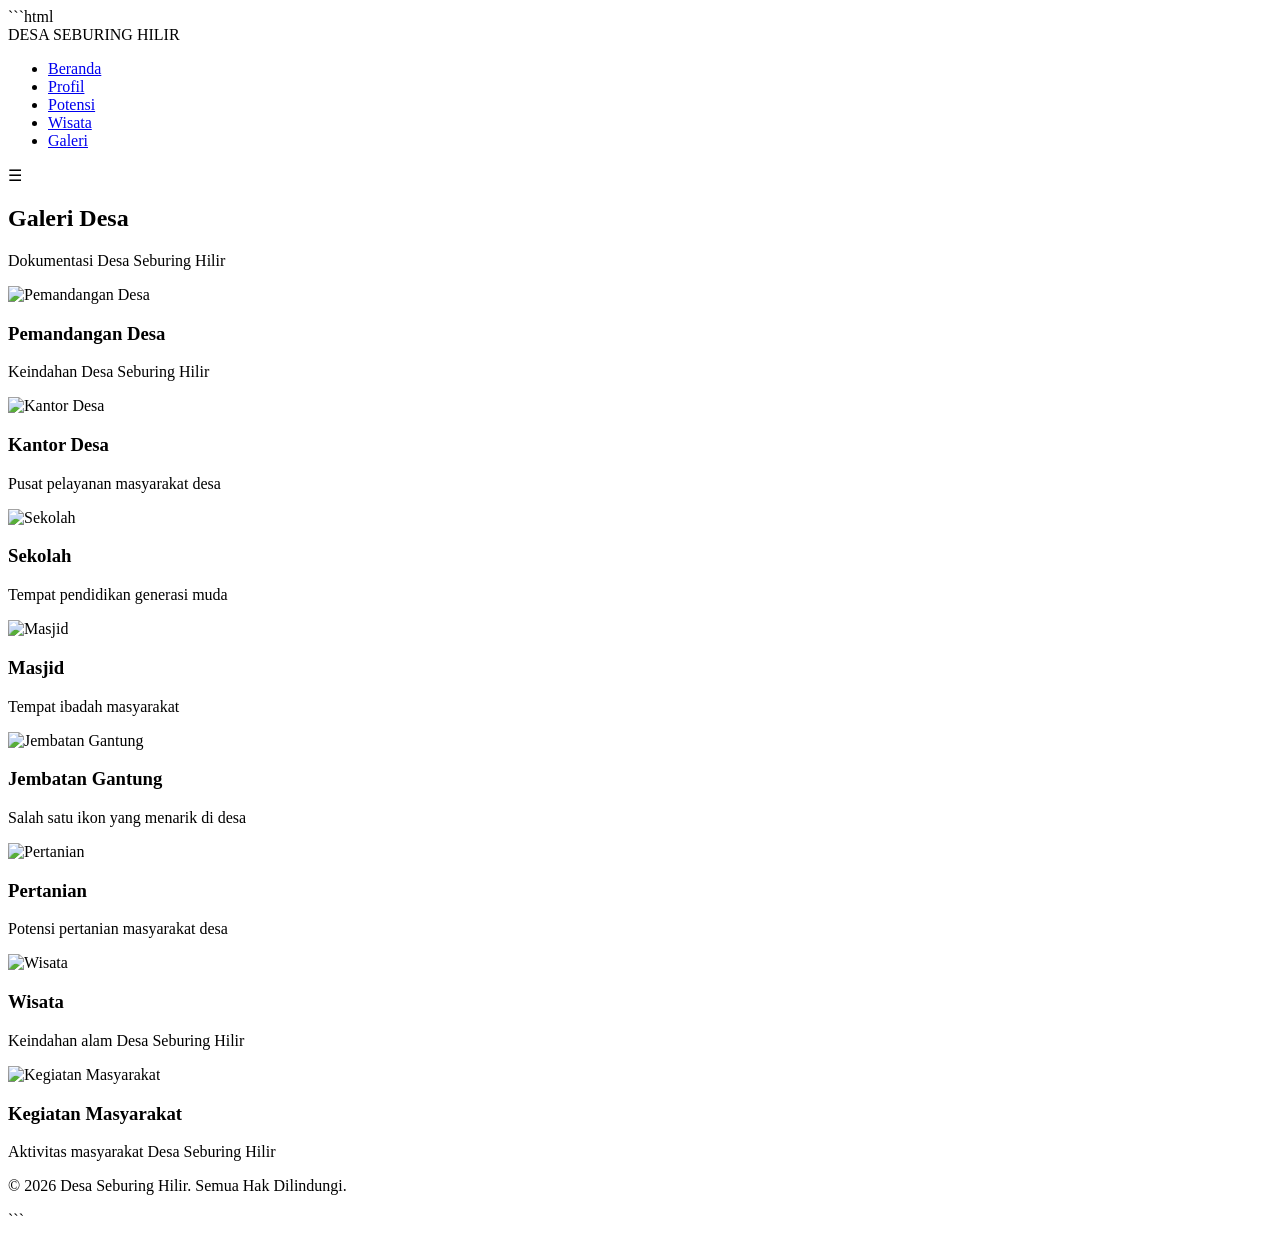
==== galeri.html @ a84a797d "Create galeri.html" ====
```html
<!DOCTYPE html>
<html lang="id">
<head>
    <meta charset="UTF-8">
    <meta name="viewport" content="width=device-width, initial-scale=1.0">
    <title>Galeri - Desa Seburing Hilir</title>
    <link rel="stylesheet" href="style.css">
</head>

<body>

<header>
    <nav class="navbar">
        <div class="logo">DESA SEBURING HILIR</div>

        <ul class="nav-menu">
            <li><a href="index.html">Beranda</a></li>
            <li><a href="profil.html">Profil</a></li>
            <li><a href="potensi.html">Potensi</a></li>
            <li><a href="wisata.html">Wisata</a></li>
            <li><a href="galeri.html" class="active">Galeri</a></li>
        </ul>

        <div class="menu-toggle">☰</div>
    </nav>
</header>

<section class="page-header">
    <h1>Galeri Desa</h1>
    <p>Dokumentasi Desa Seburing Hilir</p>
</section>

<section class="gallery">

    <div class="gallery-item">
        <img src="img/desa.jpg" alt="Pemandangan Desa">
        <div class="gallery-caption">
            <h3>Pemandangan Desa</h3>
            <p>Keindahan Desa Seburing Hilir</p>
        </div>
    </div>

    <div class="gallery-item">
        <img src="img/kantor-desa.jpg" alt="Kantor Desa">
        <div class="gallery-caption">
            <h3>Kantor Desa</h3>
            <p>Pusat pelayanan masyarakat desa</p>
        </div>
    </div>

    <div class="gallery-item">
        <img src="img/sekolah.jpg" alt="Sekolah">
        <div class="gallery-caption">
            <h3>Sekolah</h3>
            <p>Tempat pendidikan generasi muda</p>
        </div>
    </div>

    <div class="gallery-item">
        <img src="img/mesjid.jpg" alt="Masjid">
        <div class="gallery-caption">
            <h3>Masjid</h3>
            <p>Tempat ibadah masyarakat</p>
        </div>
    </div>

    <div class="gallery-item">
        <img src="img/jembatan-gantung.jpg" alt="Jembatan Gantung">
        <div class="gallery-caption">
            <h3>Jembatan Gantung</h3>
            <p>Salah satu ikon yang menarik di desa</p>
        </div>
    </div>

    <div class="gallery-item">
        <img src="img/pertanian.jpg" alt="Pertanian">
        <div class="gallery-caption">
            <h3>Pertanian</h3>
            <p>Potensi pertanian masyarakat desa</p>
        </div>
    </div>

    <div class="gallery-item">
        <img src="img/wisata.jpg" alt="Wisata">
        <div class="gallery-caption">
            <h3>Wisata</h3>
            <p>Keindahan alam Desa Seburing Hilir</p>
        </div>
    </div>

    <div class="gallery-item">
        <img src="img/kegiatan.jpg" alt="Kegiatan Masyarakat">
        <div class="gallery-caption">
            <h3>Kegiatan Masyarakat</h3>
            <p>Aktivitas masyarakat Desa Seburing Hilir</p>
        </div>
    </div>

</section>

<footer>
    <p>© 2026 Desa Seburing Hilir. Semua Hak Dilindungi.</p>
</footer>

<script src="script.js"></script>
</body>
</html>
```
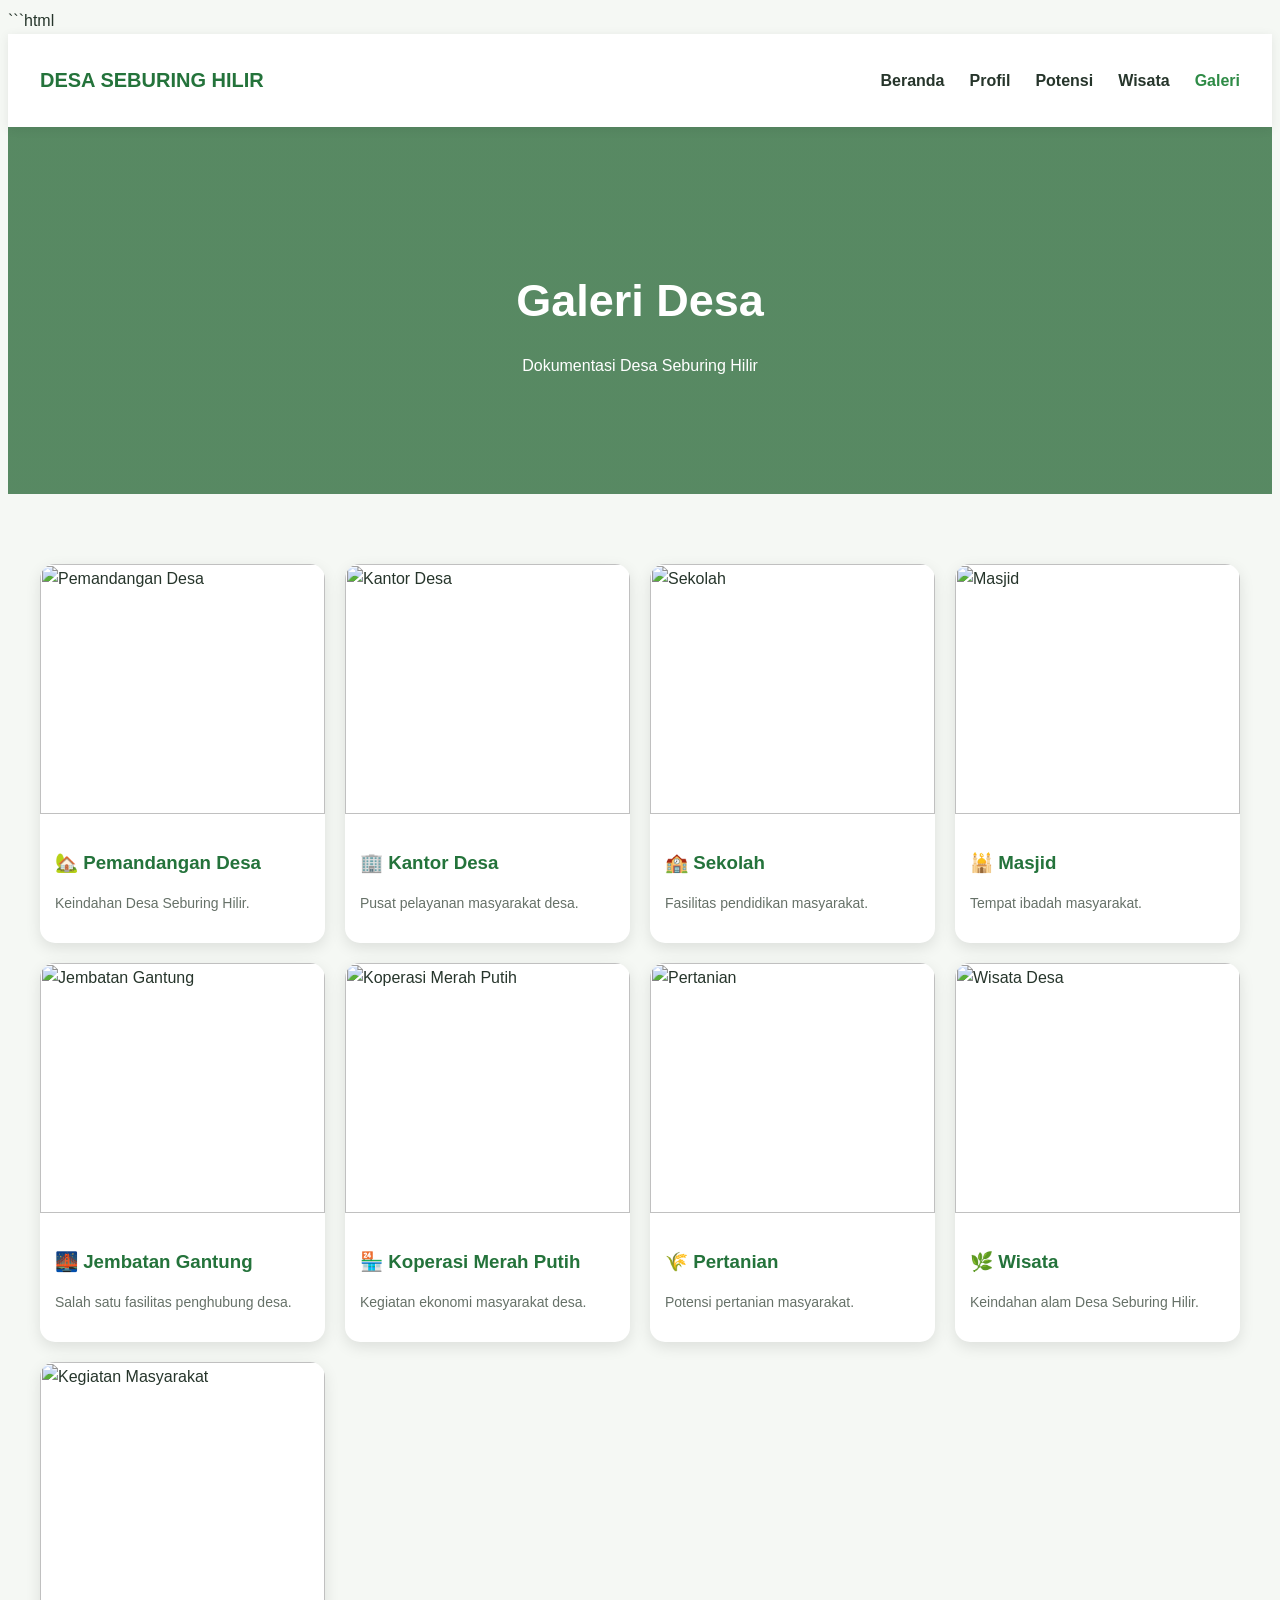
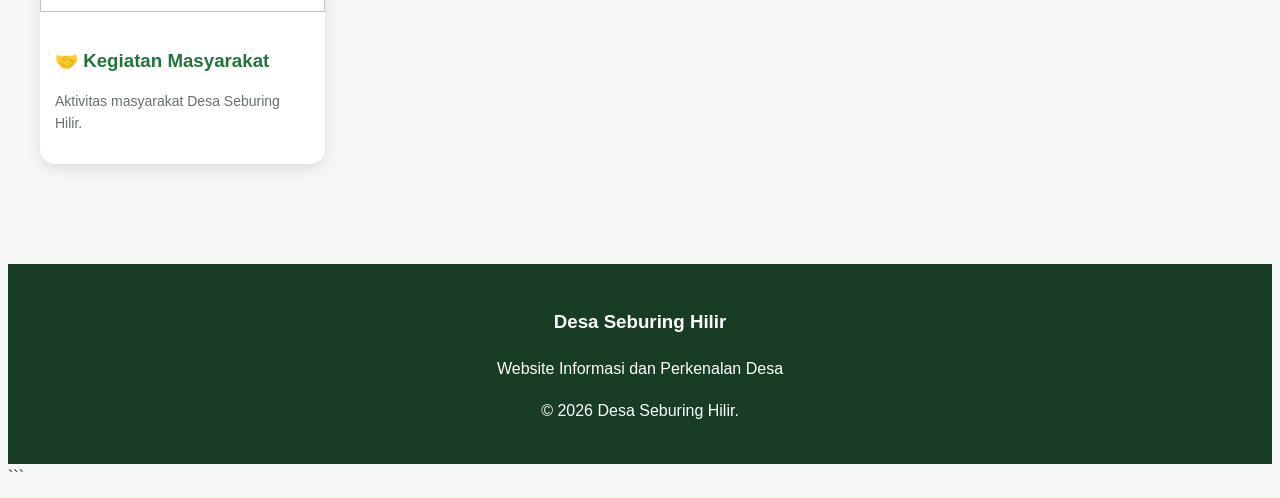
==== commit 64603df4: "Update galeri.html" ====
--- a/galeri.html
+++ b/galeri.html
@@ -1,109 +1,350 @@
 ```html
 <!DOCTYPE html>
 <html lang="id">
+
 <head>
+
     <meta charset="UTF-8">
-    <meta name="viewport" content="width=device-width, initial-scale=1.0">
-    <title>Galeri - Desa Seburing Hilir</title>
+
+    <meta
+        name="viewport"
+        content="width=device-width, initial-scale=1.0"
+    >
+
+    <title>
+        Galeri - Desa Seburing Hilir
+    </title>
+
     <link rel="stylesheet" href="style.css">
+
 </head>
 
+
 <body>
 
+
 <header>
+
     <nav class="navbar">
-        <div class="logo">DESA SEBURING HILIR</div>
+
+        <div class="logo">
+            DESA SEBURING HILIR
+        </div>
+
 
         <ul class="nav-menu">
-            <li><a href="index.html">Beranda</a></li>
-            <li><a href="profil.html">Profil</a></li>
-            <li><a href="potensi.html">Potensi</a></li>
-            <li><a href="wisata.html">Wisata</a></li>
-            <li><a href="galeri.html" class="active">Galeri</a></li>
+
+            <li>
+                <a href="index.html">
+                    Beranda
+                </a>
+            </li>
+
+            <li>
+                <a href="profil.html">
+                    Profil
+                </a>
+            </li>
+
+            <li>
+                <a href="potensi.html">
+                    Potensi
+                </a>
+            </li>
+
+            <li>
+                <a href="wisata.html">
+                    Wisata
+                </a>
+            </li>
+
+            <li>
+                <a href="galeri.html" class="active">
+                    Galeri
+                </a>
+            </li>
+
         </ul>
 
-        <div class="menu-toggle">☰</div>
+
+        <div class="menu-toggle">
+            ☰
+        </div>
+
     </nav>
+
 </header>
 
+
+
 <section class="page-header">
-    <h1>Galeri Desa</h1>
-    <p>Dokumentasi Desa Seburing Hilir</p>
+
+    <h1>
+        Galeri Desa
+    </h1>
+
+    <p>
+        Dokumentasi Desa Seburing Hilir
+    </p>
+
 </section>
 
+
+
 <section class="gallery">
 
-    <div class="gallery-item">
-        <img src="img/desa.jpg" alt="Pemandangan Desa">
-        <div class="gallery-caption">
-            <h3>Pemandangan Desa</h3>
-            <p>Keindahan Desa Seburing Hilir</p>
-        </div>
-    </div>
-
-    <div class="gallery-item">
-        <img src="img/kantor-desa.jpg" alt="Kantor Desa">
-        <div class="gallery-caption">
-            <h3>Kantor Desa</h3>
-            <p>Pusat pelayanan masyarakat desa</p>
-        </div>
-    </div>
-
-    <div class="gallery-item">
-        <img src="img/sekolah.jpg" alt="Sekolah">
-        <div class="gallery-caption">
-            <h3>Sekolah</h3>
-            <p>Tempat pendidikan generasi muda</p>
-        </div>
-    </div>
-
-    <div class="gallery-item">
-        <img src="img/mesjid.jpg" alt="Masjid">
-        <div class="gallery-caption">
-            <h3>Masjid</h3>
-            <p>Tempat ibadah masyarakat</p>
-        </div>
-    </div>
-
-    <div class="gallery-item">
-        <img src="img/jembatan-gantung.jpg" alt="Jembatan Gantung">
-        <div class="gallery-caption">
-            <h3>Jembatan Gantung</h3>
-            <p>Salah satu ikon yang menarik di desa</p>
-        </div>
-    </div>
-
-    <div class="gallery-item">
-        <img src="img/pertanian.jpg" alt="Pertanian">
-        <div class="gallery-caption">
-            <h3>Pertanian</h3>
-            <p>Potensi pertanian masyarakat desa</p>
-        </div>
-    </div>
-
-    <div class="gallery-item">
-        <img src="img/wisata.jpg" alt="Wisata">
-        <div class="gallery-caption">
-            <h3>Wisata</h3>
-            <p>Keindahan alam Desa Seburing Hilir</p>
-        </div>
-    </div>
-
-    <div class="gallery-item">
-        <img src="img/kegiatan.jpg" alt="Kegiatan Masyarakat">
-        <div class="gallery-caption">
-            <h3>Kegiatan Masyarakat</h3>
-            <p>Aktivitas masyarakat Desa Seburing Hilir</p>
-        </div>
-    </div>
+
+    <!-- DESA -->
+
+    <div class="gallery-item">
+
+        <img
+            src="img/desa.jpg"
+            alt="Pemandangan Desa"
+        >
+
+        <div class="gallery-caption">
+
+            <h3>
+                🏡 Pemandangan Desa
+            </h3>
+
+            <p>
+                Keindahan Desa Seburing Hilir.
+            </p>
+
+        </div>
+
+    </div>
+
+
+
+    <!-- KANTOR -->
+
+    <div class="gallery-item">
+
+        <img
+            src="img/kantor-desa.jpg"
+            alt="Kantor Desa"
+        >
+
+        <div class="gallery-caption">
+
+            <h3>
+                🏢 Kantor Desa
+            </h3>
+
+            <p>
+                Pusat pelayanan masyarakat desa.
+            </p>
+
+        </div>
+
+    </div>
+
+
+
+    <!-- SEKOLAH -->
+
+    <div class="gallery-item">
+
+        <img
+            src="img/sekolah.jpg"
+            alt="Sekolah"
+        >
+
+        <div class="gallery-caption">
+
+            <h3>
+                🏫 Sekolah
+            </h3>
+
+            <p>
+                Fasilitas pendidikan masyarakat.
+            </p>
+
+        </div>
+
+    </div>
+
+
+
+    <!-- MASJID -->
+
+    <div class="gallery-item">
+
+        <img
+            src="img/mesjid.jpg"
+            alt="Masjid"
+        >
+
+        <div class="gallery-caption">
+
+            <h3>
+                🕌 Masjid
+            </h3>
+
+            <p>
+                Tempat ibadah masyarakat.
+            </p>
+
+        </div>
+
+    </div>
+
+
+
+    <!-- JEMBATAN -->
+
+    <div class="gallery-item">
+
+        <img
+            src="img/jembatan-gantung.jpg"
+            alt="Jembatan Gantung"
+        >
+
+        <div class="gallery-caption">
+
+            <h3>
+                🌉 Jembatan Gantung
+            </h3>
+
+            <p>
+                Salah satu fasilitas penghubung desa.
+            </p>
+
+        </div>
+
+    </div>
+
+
+
+    <!-- KOPERASI -->
+
+    <div class="gallery-item">
+
+        <img
+            src="img/koperasi-merah-putih.jpg"
+            alt="Koperasi Merah Putih"
+        >
+
+        <div class="gallery-caption">
+
+            <h3>
+                🏪 Koperasi Merah Putih
+            </h3>
+
+            <p>
+                Kegiatan ekonomi masyarakat desa.
+            </p>
+
+        </div>
+
+    </div>
+
+
+
+    <!-- PERTANIAN -->
+
+    <div class="gallery-item">
+
+        <img
+            src="img/pertanian.jpg"
+            alt="Pertanian"
+        >
+
+        <div class="gallery-caption">
+
+            <h3>
+                🌾 Pertanian
+            </h3>
+
+            <p>
+                Potensi pertanian masyarakat.
+            </p>
+
+        </div>
+
+    </div>
+
+
+
+    <!-- WISATA -->
+
+    <div class="gallery-item">
+
+        <img
+            src="img/wisata.jpg"
+            alt="Wisata Desa"
+        >
+
+        <div class="gallery-caption">
+
+            <h3>
+                🌿 Wisata
+            </h3>
+
+            <p>
+                Keindahan alam Desa Seburing Hilir.
+            </p>
+
+        </div>
+
+    </div>
+
+
+
+    <!-- KEGIATAN -->
+
+    <div class="gallery-item">
+
+        <img
+            src="img/kegiatan.jpg"
+            alt="Kegiatan Masyarakat"
+        >
+
+        <div class="gallery-caption">
+
+            <h3>
+                🤝 Kegiatan Masyarakat
+            </h3>
+
+            <p>
+                Aktivitas masyarakat Desa Seburing Hilir.
+            </p>
+
+        </div>
+
+    </div>
+
 
 </section>
 
+
+
 <footer>
-    <p>© 2026 Desa Seburing Hilir. Semua Hak Dilindungi.</p>
+
+    <div class="footer-content">
+
+        <h3>
+            Desa Seburing Hilir
+        </h3>
+
+        <p>
+            Website Informasi dan Perkenalan Desa
+        </p>
+
+        <p class="copyright">
+            © 2026 Desa Seburing Hilir.
+        </p>
+
+    </div>
+
 </footer>
 
+
 <script src="script.js"></script>
+
 </body>
 </html>
 ```
--- a/style.css
+++ b/style.css
@@ -0,0 +1,414 @@
+```css
+/* =========================
+   RESET
+========================= */
+
+* {
+    margin: 0;
+    padding: 0;
+    box-sizing: border-box;
+}
+
+html {
+    scroll-behavior: smooth;
+}
+
+body {
+    font-family: Arial, sans-serif;
+    line-height: 1.6;
+    background: #f5f8f4;
+    color: #26352b;
+}
+
+/* =========================
+   NAVBAR
+========================= */
+
+header {
+    width: 100%;
+    background: #ffffff;
+    box-shadow: 0 2px 10px rgba(0,0,0,0.08);
+    position: sticky;
+    top: 0;
+    z-index: 1000;
+}
+
+.navbar {
+    max-width: 1200px;
+    margin: auto;
+    padding: 18px 25px;
+    display: flex;
+    align-items: center;
+    justify-content: space-between;
+}
+
+.logo {
+    font-size: 20px;
+    font-weight: bold;
+    color: #24733b;
+}
+
+.nav-menu {
+    display: flex;
+    list-style: none;
+    gap: 25px;
+}
+
+.nav-menu a {
+    text-decoration: none;
+    color: #26352b;
+    font-weight: 600;
+    transition: 0.3s;
+}
+
+.nav-menu a:hover,
+.nav-menu a.active {
+    color: #2e8b46;
+}
+
+.menu-toggle {
+    display: none;
+    font-size: 27px;
+    cursor: pointer;
+}
+
+/* =========================
+   HERO
+========================= */
+
+.hero {
+    min-height: 85vh;
+    background:
+        linear-gradient(rgba(0,0,0,0.45), rgba(0,0,0,0.45)),
+        url("img/desa.jpg") center/cover no-repeat;
+
+    display: flex;
+    align-items: center;
+    justify-content: center;
+    text-align: center;
+    color: white;
+    padding: 30px;
+}
+
+.hero-content {
+    max-width: 750px;
+}
+
+.hero-content p:first-child {
+    font-size: 18px;
+    letter-spacing: 3px;
+    margin-bottom: 10px;
+}
+
+.hero h1 {
+    font-size: 55px;
+    margin-bottom: 20px;
+}
+
+.hero p {
+    font-size: 18px;
+    margin-bottom: 30px;
+}
+
+/* =========================
+   BUTTON
+========================= */
+
+.btn {
+    display: inline-block;
+    padding: 13px 28px;
+    background: #2e8b46;
+    color: white;
+    text-decoration: none;
+    border-radius: 30px;
+    font-weight: bold;
+    transition: 0.3s;
+}
+
+.btn:hover {
+    background: #1f6833;
+    transform: translateY(-3px);
+}
+
+/* =========================
+   SECTION
+========================= */
+
+.about,
+.features {
+    max-width: 1200px;
+    margin: auto;
+    padding: 80px 25px;
+}
+
+.section-title {
+    text-align: center;
+    margin-bottom: 45px;
+}
+
+.section-title p {
+    color: #2e8b46;
+    font-weight: bold;
+    letter-spacing: 2px;
+}
+
+.section-title h2 {
+    font-size: 35px;
+    margin-top: 5px;
+}
+
+/* =========================
+   ABOUT
+========================= */
+
+.about-content {
+    display: grid;
+    grid-template-columns: 1fr 1fr;
+    gap: 50px;
+    align-items: center;
+}
+
+.about-image img {
+    width: 100%;
+    height: 380px;
+    object-fit: cover;
+    border-radius: 20px;
+    box-shadow: 0 10px 25px rgba(0,0,0,0.12);
+}
+
+.about-text h3 {
+    font-size: 30px;
+    margin-bottom: 15px;
+}
+
+.about-text p {
+    margin-bottom: 18px;
+    color: #5c685f;
+}
+
+/* =========================
+   CARDS
+========================= */
+
+.cards {
+    display: grid;
+    grid-template-columns: repeat(3, 1fr);
+    gap: 25px;
+}
+
+.card {
+    background: white;
+    border-radius: 18px;
+    overflow: hidden;
+    box-shadow: 0 8px 20px rgba(0,0,0,0.08);
+    transition: 0.3s;
+}
+
+.card:hover {
+    transform: translateY(-8px);
+}
+
+.card img {
+    width: 100%;
+    height: 230px;
+    object-fit: cover;
+}
+
+.card h3 {
+    padding: 20px 20px 8px;
+    font-size: 21px;
+}
+
+.card p {
+    padding: 0 20px 25px;
+    color: #667168;
+}
+
+/* =========================
+   PAGE HEADER
+========================= */
+
+.page-header {
+    background:
+        linear-gradient(rgba(35,100,50,0.75), rgba(35,100,50,0.75)),
+        url("img/desa.jpg") center/cover no-repeat;
+
+    color: white;
+    text-align: center;
+    padding: 100px 20px;
+}
+
+.page-header h1 {
+    font-size: 45px;
+    margin-bottom: 10px;
+}
+
+/* =========================
+   CONTENT
+========================= */
+
+.content-section {
+    max-width: 1000px;
+    margin: auto;
+    padding: 70px 25px;
+}
+
+.content-box {
+    background: white;
+    padding: 30px;
+    margin-bottom: 25px;
+    border-radius: 15px;
+    box-shadow: 0 5px 15px rgba(0,0,0,0.07);
+}
+
+.content-box h2 {
+    color: #24733b;
+    margin-bottom: 15px;
+}
+
+.content-box ul {
+    padding-left: 25px;
+}
+
+/* =========================
+   GALLERY
+========================= */
+
+.gallery {
+    max-width: 1200px;
+    margin: auto;
+    padding: 70px 25px;
+    display: grid;
+    grid-template-columns: repeat(4, 1fr);
+    gap: 20px;
+}
+
+.gallery-item {
+    position: relative;
+    overflow: hidden;
+    border-radius: 15px;
+    background: white;
+    box-shadow: 0 5px 15px rgba(0,0,0,0.1);
+}
+
+.gallery-item img {
+    width: 100%;
+    height: 250px;
+    object-fit: cover;
+    display: block;
+    transition: 0.4s;
+}
+
+.gallery-item:hover img {
+    transform: scale(1.08);
+}
+
+.gallery-caption {
+    padding: 15px;
+}
+
+.gallery-caption h3 {
+    color: #24733b;
+    margin-bottom: 5px;
+}
+
+.gallery-caption p {
+    color: #667168;
+    font-size: 14px;
+}
+
+/* =========================
+   FOOTER
+========================= */
+
+footer {
+    background: #183c24;
+    color: white;
+    text-align: center;
+    padding: 25px;
+    margin-top: 30px;
+}
+
+/* =========================
+   RESPONSIVE
+========================= */
+
+@media (max-width: 900px) {
+
+    .nav-menu {
+        gap: 15px;
+    }
+
+    .hero h1 {
+        font-size: 42px;
+    }
+
+    .cards {
+        grid-template-columns: repeat(2, 1fr);
+    }
+
+    .gallery {
+        grid-template-columns: repeat(2, 1fr);
+    }
+
+    .about-content {
+        grid-template-columns: 1fr;
+    }
+}
+
+@media (max-width: 650px) {
+
+    .navbar {
+        padding: 15px 20px;
+    }
+
+    .logo {
+        font-size: 16px;
+    }
+
+    .menu-toggle {
+        display: block;
+    }
+
+    .nav-menu {
+        position: absolute;
+        top: 65px;
+        left: 0;
+        width: 100%;
+        background: white;
+        flex-direction: column;
+        text-align: center;
+        padding: 20px 0;
+        display: none;
+        box-shadow: 0 5px 10px rgba(0,0,0,0.1);
+    }
+
+    .nav-menu.show {
+        display: flex;
+    }
+
+    .hero {
+        min-height: 75vh;
+    }
+
+    .hero h1 {
+        font-size: 34px;
+    }
+
+    .hero-content p {
+        font-size: 15px;
+    }
+
+    .cards {
+        grid-template-columns: 1fr;
+    }
+
+    .gallery {
+        grid-template-columns: 1fr;
+    }
+
+    .page-header h1 {
+        font-size: 35px;
+    }
+}
+```
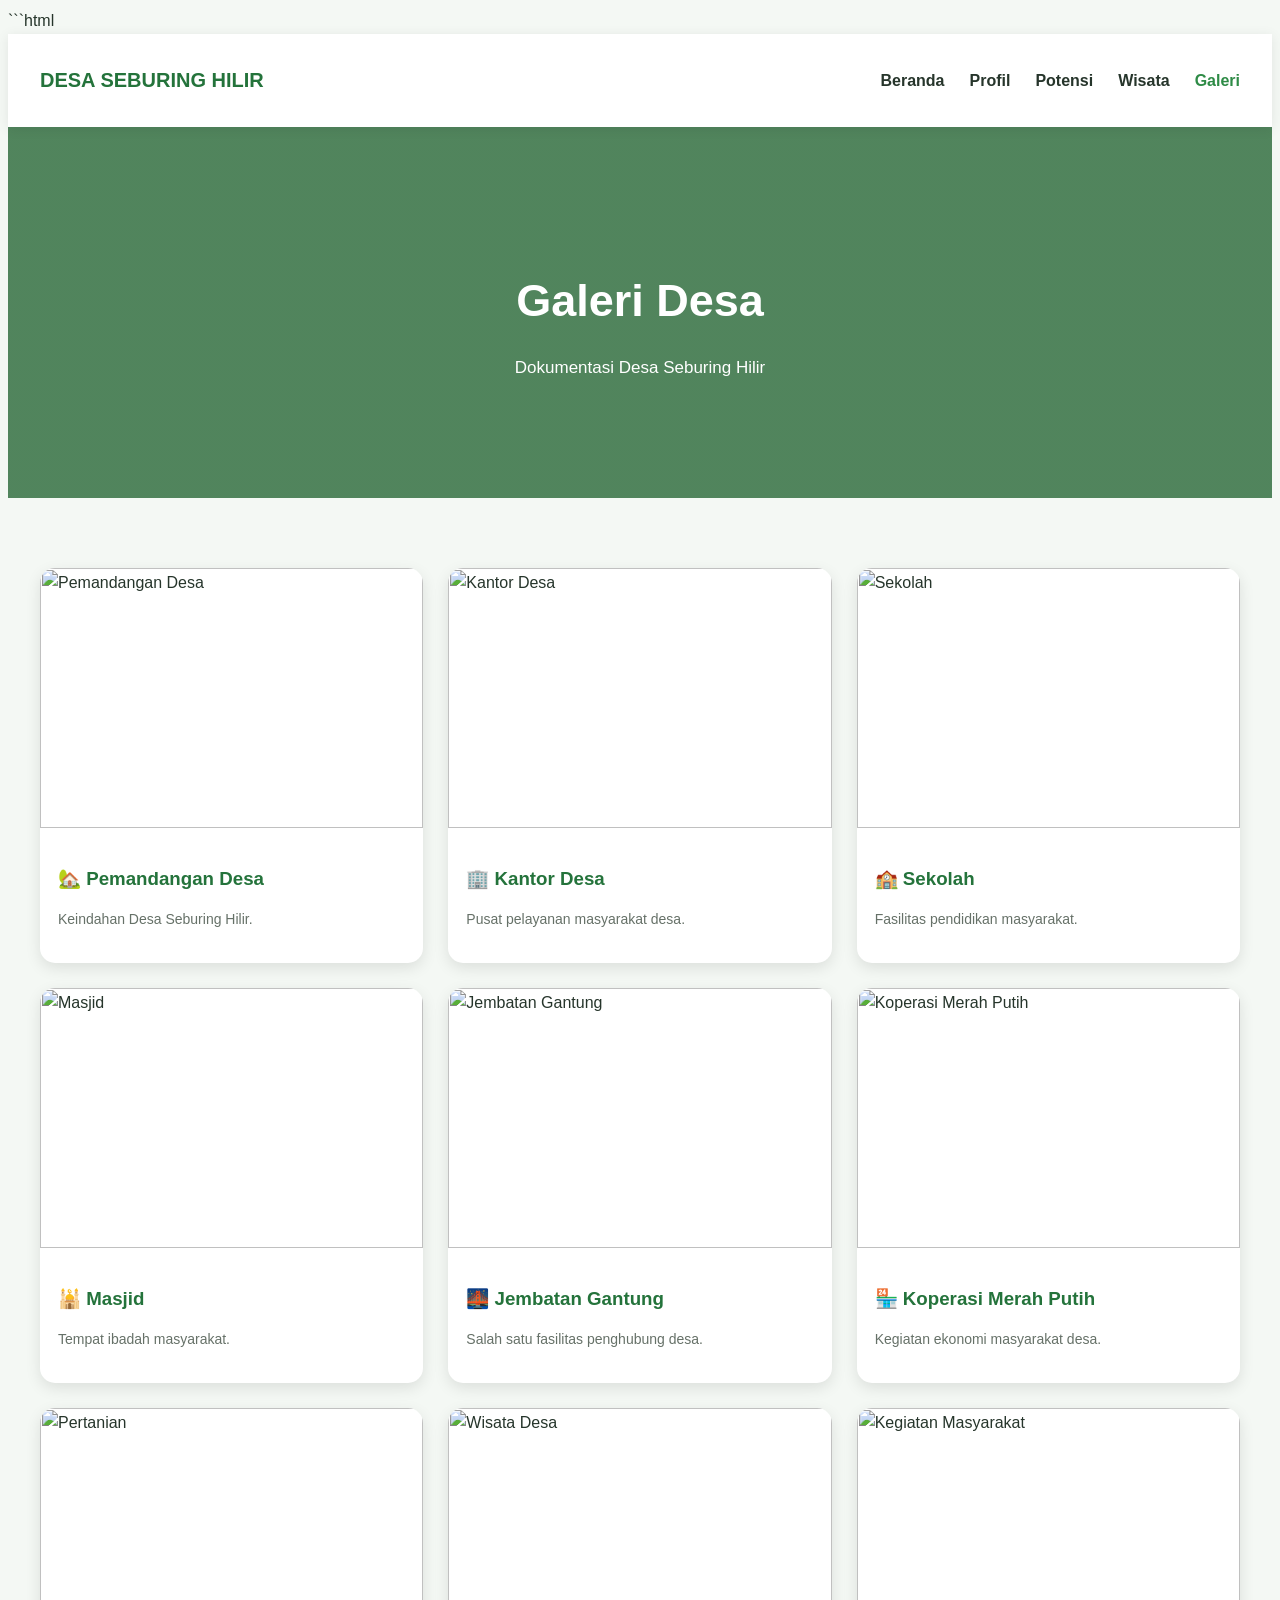
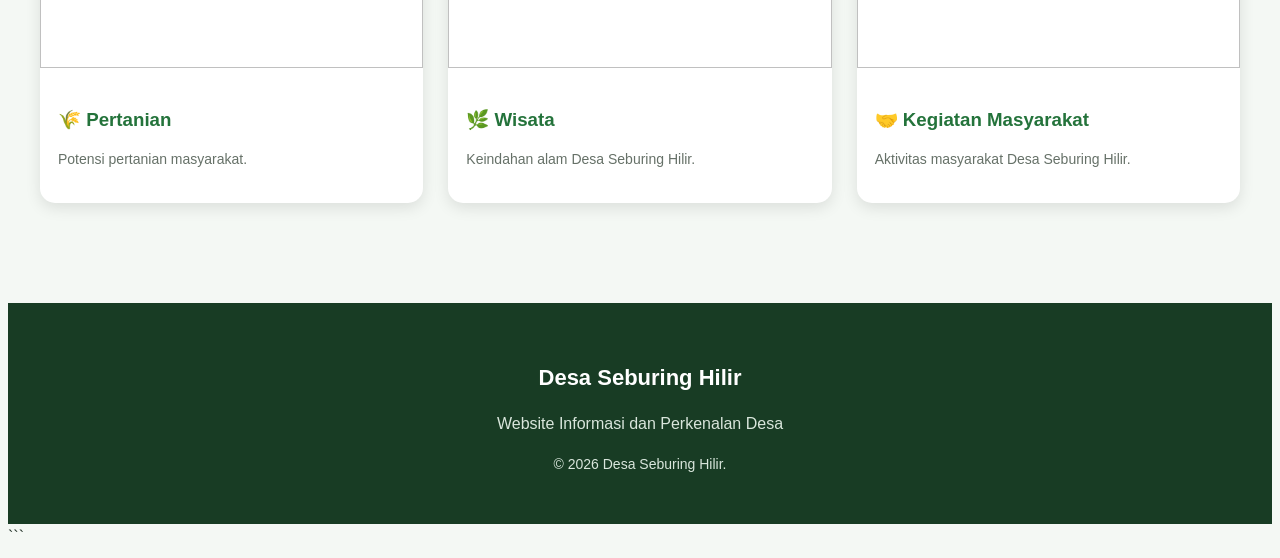
==== commit 7a6aeb98: "Update galeri.html" ====
--- a/galeri.html
+++ b/galeri.html
@@ -6,22 +6,15 @@
 
     <meta charset="UTF-8">
 
-    <meta
-        name="viewport"
-        content="width=device-width, initial-scale=1.0"
-    >
-
-    <title>
-        Galeri - Desa Seburing Hilir
-    </title>
+    <meta name="viewport" content="width=device-width, initial-scale=1.0">
+
+    <title>Galeri - Desa Seburing Hilir</title>
 
     <link rel="stylesheet" href="style.css">
 
 </head>
 
-
 <body>
-
 
 <header>
 
@@ -31,32 +24,15 @@
             DESA SEBURING HILIR
         </div>
 
-
         <ul class="nav-menu">
 
-            <li>
-                <a href="index.html">
-                    Beranda
-                </a>
-            </li>
-
-            <li>
-                <a href="profil.html">
-                    Profil
-                </a>
-            </li>
-
-            <li>
-                <a href="potensi.html">
-                    Potensi
-                </a>
-            </li>
-
-            <li>
-                <a href="wisata.html">
-                    Wisata
-                </a>
-            </li>
+            <li><a href="index.html">Beranda</a></li>
+
+            <li><a href="profil.html">Profil</a></li>
+
+            <li><a href="potensi.html">Potensi</a></li>
+
+            <li><a href="wisata.html">Wisata</a></li>
 
             <li>
                 <a href="galeri.html" class="active">
@@ -66,148 +42,103 @@
 
         </ul>
 
-
-        <div class="menu-toggle">
-            ☰
-        </div>
+        <div class="menu-toggle">☰</div>
 
     </nav>
 
 </header>
 
 
-
 <section class="page-header">
 
-    <h1>
-        Galeri Desa
-    </h1>
-
-    <p>
-        Dokumentasi Desa Seburing Hilir
-    </p>
+    <h1>Galeri Desa</h1>
+
+    <p>Dokumentasi Desa Seburing Hilir</p>
 
 </section>
 
 
-
 <section class="gallery">
 
 
-    <!-- DESA -->
+    <div class="gallery-item">
+
+        <img src="img/desa.jpeg" alt="Pemandangan Desa">
+
+        <div class="gallery-caption">
+
+            <h3>🏡 Pemandangan Desa</h3>
+
+            <p>
+                Keindahan Desa Seburing Hilir.
+            </p>
+
+        </div>
+
+    </div>
+
+
+    <div class="gallery-item">
+
+        <img src="img/kantor-desa.jpeg" alt="Kantor Desa">
+
+        <div class="gallery-caption">
+
+            <h3>🏢 Kantor Desa</h3>
+
+            <p>
+                Pusat pelayanan masyarakat desa.
+            </p>
+
+        </div>
+
+    </div>
+
+
+    <div class="gallery-item">
+
+        <img src="img/sekolah.jpeg" alt="Sekolah">
+
+        <div class="gallery-caption">
+
+            <h3>🏫 Sekolah</h3>
+
+            <p>
+                Fasilitas pendidikan masyarakat.
+            </p>
+
+        </div>
+
+    </div>
+
+
+    <div class="gallery-item">
+
+        <img src="img/mesjid.jpeg" alt="Masjid">
+
+        <div class="gallery-caption">
+
+            <h3>🕌 Masjid</h3>
+
+            <p>
+                Tempat ibadah masyarakat.
+            </p>
+
+        </div>
+
+    </div>
+
 
     <div class="gallery-item">
 
         <img
-            src="img/desa.jpg"
-            alt="Pemandangan Desa"
-        >
-
-        <div class="gallery-caption">
-
-            <h3>
-                🏡 Pemandangan Desa
-            </h3>
-
-            <p>
-                Keindahan Desa Seburing Hilir.
-            </p>
-
-        </div>
-
-    </div>
-
-
-
-    <!-- KANTOR -->
-
-    <div class="gallery-item">
-
-        <img
-            src="img/kantor-desa.jpg"
-            alt="Kantor Desa"
-        >
-
-        <div class="gallery-caption">
-
-            <h3>
-                🏢 Kantor Desa
-            </h3>
-
-            <p>
-                Pusat pelayanan masyarakat desa.
-            </p>
-
-        </div>
-
-    </div>
-
-
-
-    <!-- SEKOLAH -->
-
-    <div class="gallery-item">
-
-        <img
-            src="img/sekolah.jpg"
-            alt="Sekolah"
-        >
-
-        <div class="gallery-caption">
-
-            <h3>
-                🏫 Sekolah
-            </h3>
-
-            <p>
-                Fasilitas pendidikan masyarakat.
-            </p>
-
-        </div>
-
-    </div>
-
-
-
-    <!-- MASJID -->
-
-    <div class="gallery-item">
-
-        <img
-            src="img/mesjid.jpg"
-            alt="Masjid"
-        >
-
-        <div class="gallery-caption">
-
-            <h3>
-                🕌 Masjid
-            </h3>
-
-            <p>
-                Tempat ibadah masyarakat.
-            </p>
-
-        </div>
-
-    </div>
-
-
-
-    <!-- JEMBATAN -->
-
-    <div class="gallery-item">
-
-        <img
-            src="img/jembatan-gantung.jpg"
+            src="img/jembatan-gantung.jpeg"
             alt="Jembatan Gantung"
         >
 
         <div class="gallery-caption">
 
-            <h3>
-                🌉 Jembatan Gantung
-            </h3>
+            <h3>🌉 Jembatan Gantung</h3>
 
             <p>
                 Salah satu fasilitas penghubung desa.
@@ -218,21 +149,16 @@
     </div>
 
 
-
-    <!-- KOPERASI -->
-
     <div class="gallery-item">
 
         <img
-            src="img/koperasi-merah-putih.jpg"
+            src="img/koperasi-merah-putih.jpeg"
             alt="Koperasi Merah Putih"
         >
 
         <div class="gallery-caption">
 
-            <h3>
-                🏪 Koperasi Merah Putih
-            </h3>
+            <h3>🏪 Koperasi Merah Putih</h3>
 
             <p>
                 Kegiatan ekonomi masyarakat desa.
@@ -243,71 +169,50 @@
     </div>
 
 
-
-    <!-- PERTANIAN -->
+    <div class="gallery-item">
+
+        <img src="img/pertanian.jpeg" alt="Pertanian">
+
+        <div class="gallery-caption">
+
+            <h3>🌾 Pertanian</h3>
+
+            <p>
+                Potensi pertanian masyarakat.
+            </p>
+
+        </div>
+
+    </div>
+
+
+    <div class="gallery-item">
+
+        <img src="img/wisata.jpeg" alt="Wisata Desa">
+
+        <div class="gallery-caption">
+
+            <h3>🌿 Wisata</h3>
+
+            <p>
+                Keindahan alam Desa Seburing Hilir.
+            </p>
+
+        </div>
+
+    </div>
+
 
     <div class="gallery-item">
 
         <img
-            src="img/pertanian.jpg"
-            alt="Pertanian"
-        >
-
-        <div class="gallery-caption">
-
-            <h3>
-                🌾 Pertanian
-            </h3>
-
-            <p>
-                Potensi pertanian masyarakat.
-            </p>
-
-        </div>
-
-    </div>
-
-
-
-    <!-- WISATA -->
-
-    <div class="gallery-item">
-
-        <img
-            src="img/wisata.jpg"
-            alt="Wisata Desa"
-        >
-
-        <div class="gallery-caption">
-
-            <h3>
-                🌿 Wisata
-            </h3>
-
-            <p>
-                Keindahan alam Desa Seburing Hilir.
-            </p>
-
-        </div>
-
-    </div>
-
-
-
-    <!-- KEGIATAN -->
-
-    <div class="gallery-item">
-
-        <img
-            src="img/kegiatan.jpg"
+            src="img/kegiatan.jpeg"
             alt="Kegiatan Masyarakat"
         >
 
         <div class="gallery-caption">
 
-            <h3>
-                🤝 Kegiatan Masyarakat
-            </h3>
+            <h3>🤝 Kegiatan Masyarakat</h3>
 
             <p>
                 Aktivitas masyarakat Desa Seburing Hilir.
@@ -321,18 +226,13 @@
 </section>
 
 
-
 <footer>
 
     <div class="footer-content">
 
-        <h3>
-            Desa Seburing Hilir
-        </h3>
-
-        <p>
-            Website Informasi dan Perkenalan Desa
-        </p>
+        <h3>Desa Seburing Hilir</h3>
+
+        <p>Website Informasi dan Perkenalan Desa</p>
 
         <p class="copyright">
             © 2026 Desa Seburing Hilir.
--- a/style.css
+++ b/style.css
@@ -14,11 +14,12 @@
 }
 
 body {
-    font-family: Arial, sans-serif;
+    font-family: Arial, Helvetica, sans-serif;
     line-height: 1.6;
-    background: #f5f8f4;
+    background: #f4f8f4;
     color: #26352b;
 }
+
 
 /* =========================
    NAVBAR
@@ -27,7 +28,7 @@
 header {
     width: 100%;
     background: #ffffff;
-    box-shadow: 0 2px 10px rgba(0,0,0,0.08);
+    box-shadow: 0 2px 12px rgba(0, 0, 0, 0.08);
     position: sticky;
     top: 0;
     z-index: 1000;
@@ -37,6 +38,7 @@
     max-width: 1200px;
     margin: auto;
     padding: 18px 25px;
+
     display: flex;
     align-items: center;
     justify-content: space-between;
@@ -68,9 +70,10 @@
 
 .menu-toggle {
     display: none;
-    font-size: 27px;
+    font-size: 28px;
     cursor: pointer;
 }
+
 
 /* =========================
    HERO
@@ -78,50 +81,64 @@
 
 .hero {
     min-height: 85vh;
+
     background:
-        linear-gradient(rgba(0,0,0,0.45), rgba(0,0,0,0.45)),
+        linear-gradient(
+            rgba(0, 0, 0, 0.45),
+            rgba(0, 0, 0, 0.45)
+        ),
         url("img/desa.jpg") center/cover no-repeat;
 
     display: flex;
     align-items: center;
     justify-content: center;
+
     text-align: center;
     color: white;
+
     padding: 30px;
 }
 
 .hero-content {
-    max-width: 750px;
-}
-
-.hero-content p:first-child {
+    max-width: 800px;
+}
+
+.hero-small {
     font-size: 18px;
-    letter-spacing: 3px;
-    margin-bottom: 10px;
+    letter-spacing: 4px;
+    margin-bottom: 12px;
 }
 
 .hero h1 {
     font-size: 55px;
+    line-height: 1.2;
     margin-bottom: 20px;
 }
 
-.hero p {
+.hero-content > p:not(.hero-small) {
     font-size: 18px;
     margin-bottom: 30px;
 }
 
+
 /* =========================
    BUTTON
 ========================= */
 
 .btn {
     display: inline-block;
-    padding: 13px 28px;
+
+    padding: 13px 30px;
+
     background: #2e8b46;
     color: white;
+
     text-decoration: none;
+
     border-radius: 30px;
+
     font-weight: bold;
+
     transition: 0.3s;
 }
 
@@ -129,6 +146,7 @@
     background: #1f6833;
     transform: translateY(-3px);
 }
+
 
 /* =========================
    SECTION
@@ -157,23 +175,31 @@
     margin-top: 5px;
 }
 
+
 /* =========================
    ABOUT
 ========================= */
 
 .about-content {
     display: grid;
+
     grid-template-columns: 1fr 1fr;
+
     gap: 50px;
+
     align-items: center;
 }
 
 .about-image img {
     width: 100%;
     height: 380px;
+
     object-fit: cover;
+
     border-radius: 20px;
-    box-shadow: 0 10px 25px rgba(0,0,0,0.12);
+
+    box-shadow:
+        0 10px 25px rgba(0, 0, 0, 0.12);
 }
 
 .about-text h3 {
@@ -186,43 +212,62 @@
     color: #5c685f;
 }
 
+
 /* =========================
    CARDS
 ========================= */
 
 .cards {
     display: grid;
-    grid-template-columns: repeat(3, 1fr);
+
+    grid-template-columns:
+        repeat(3, 1fr);
+
     gap: 25px;
 }
 
 .card {
     background: white;
+
     border-radius: 18px;
+
     overflow: hidden;
-    box-shadow: 0 8px 20px rgba(0,0,0,0.08);
+
+    box-shadow:
+        0 8px 20px rgba(0, 0, 0, 0.08);
+
     transition: 0.3s;
 }
 
 .card:hover {
     transform: translateY(-8px);
+
+    box-shadow:
+        0 15px 30px rgba(0, 0, 0, 0.12);
 }
 
 .card img {
     width: 100%;
     height: 230px;
+
     object-fit: cover;
+
+    display: block;
+}
+
+.card-content {
+    padding: 20px;
 }
 
 .card h3 {
-    padding: 20px 20px 8px;
     font-size: 21px;
+    margin-bottom: 8px;
 }
 
 .card p {
-    padding: 0 20px 25px;
     color: #667168;
 }
+
 
 /* =========================
    PAGE HEADER
@@ -230,11 +275,16 @@
 
 .page-header {
     background:
-        linear-gradient(rgba(35,100,50,0.75), rgba(35,100,50,0.75)),
+        linear-gradient(
+            rgba(35, 100, 50, 0.78),
+            rgba(35, 100, 50, 0.78)
+        ),
         url("img/desa.jpg") center/cover no-repeat;
 
     color: white;
+
     text-align: center;
+
     padding: 100px 20px;
 }
 
@@ -243,22 +293,34 @@
     margin-bottom: 10px;
 }
 
+.page-header p {
+    font-size: 17px;
+}
+
+
 /* =========================
    CONTENT
 ========================= */
 
 .content-section {
     max-width: 1000px;
+
     margin: auto;
+
     padding: 70px 25px;
 }
 
 .content-box {
     background: white;
+
     padding: 30px;
+
     margin-bottom: 25px;
+
     border-radius: 15px;
-    box-shadow: 0 5px 15px rgba(0,0,0,0.07);
+
+    box-shadow:
+        0 5px 15px rgba(0, 0, 0, 0.07);
 }
 
 .content-box h2 {
@@ -266,45 +328,74 @@
     margin-bottom: 15px;
 }
 
+.content-box p {
+    margin-bottom: 12px;
+    color: #5c685f;
+}
+
 .content-box ul {
     padding-left: 25px;
 }
 
+.content-box li {
+    margin-bottom: 8px;
+}
+
+
 /* =========================
    GALLERY
 ========================= */
 
 .gallery {
     max-width: 1200px;
+
     margin: auto;
+
     padding: 70px 25px;
+
     display: grid;
-    grid-template-columns: repeat(4, 1fr);
-    gap: 20px;
+
+    grid-template-columns:
+        repeat(3, 1fr);
+
+    gap: 25px;
 }
 
 .gallery-item {
-    position: relative;
+    background: white;
+
     overflow: hidden;
+
     border-radius: 15px;
-    background: white;
-    box-shadow: 0 5px 15px rgba(0,0,0,0.1);
+
+    box-shadow:
+        0 5px 15px rgba(0, 0, 0, 0.1);
+
+    transition: 0.3s;
+}
+
+.gallery-item:hover {
+    transform: translateY(-5px);
 }
 
 .gallery-item img {
     width: 100%;
-    height: 250px;
+
+    height: 260px;
+
     object-fit: cover;
+
     display: block;
+
     transition: 0.4s;
 }
 
 .gallery-item:hover img {
-    transform: scale(1.08);
+    transform: scale(1.06);
 }
 
 .gallery-caption {
-    padding: 15px;
+    padding: 18px;
 }
 
 .gallery-caption h3 {
@@ -317,20 +408,40 @@
     font-size: 14px;
 }
 
+
 /* =========================
    FOOTER
 ========================= */
 
 footer {
     background: #183c24;
+
     color: white;
+
     text-align: center;
-    padding: 25px;
+
+    padding: 35px 20px;
+
     margin-top: 30px;
 }
 
-/* =========================
-   RESPONSIVE
+.footer-content h3 {
+    font-size: 22px;
+    margin-bottom: 5px;
+}
+
+.footer-content p {
+    color: #d9e6dc;
+}
+
+.copyright {
+    margin-top: 15px;
+    font-size: 14px;
+}
+
+
+/* =========================
+   RESPONSIVE TABLET
 ========================= */
 
 @media (max-width: 900px) {
@@ -344,17 +455,25 @@
     }
 
     .cards {
-        grid-template-columns: repeat(2, 1fr);
+        grid-template-columns:
+            repeat(2, 1fr);
     }
 
     .gallery {
-        grid-template-columns: repeat(2, 1fr);
+        grid-template-columns:
+            repeat(2, 1fr);
     }
 
     .about-content {
         grid-template-columns: 1fr;
     }
-}
+
+}
+
+
+/* =========================
+   RESPONSIVE HP
+========================= */
 
 @media (max-width: 650px) {
 
@@ -371,16 +490,27 @@
     }
 
     .nav-menu {
+
         position: absolute;
+
         top: 65px;
+
         left: 0;
+
         width: 100%;
+
         background: white;
+
         flex-direction: column;
+
         text-align: center;
+
         padding: 20px 0;
+
         display: none;
-        box-shadow: 0 5px 10px rgba(0,0,0,0.1);
+
+        box-shadow:
+            0 5px 10px rgba(0, 0, 0, 0.1);
     }
 
     .nav-menu.show {
@@ -395,8 +525,17 @@
         font-size: 34px;
     }
 
-    .hero-content p {
+    .hero-small {
+        font-size: 14px;
+        letter-spacing: 2px;
+    }
+
+    .hero-content > p:not(.hero-small) {
         font-size: 15px;
+    }
+
+    .section-title h2 {
+        font-size: 28px;
     }
 
     .cards {
@@ -407,8 +546,17 @@
         grid-template-columns: 1fr;
     }
 
+    .page-header {
+        padding: 75px 20px;
+    }
+
     .page-header h1 {
         font-size: 35px;
     }
+
+    .about-image img {
+        height: 280px;
+    }
+
 }
 ```
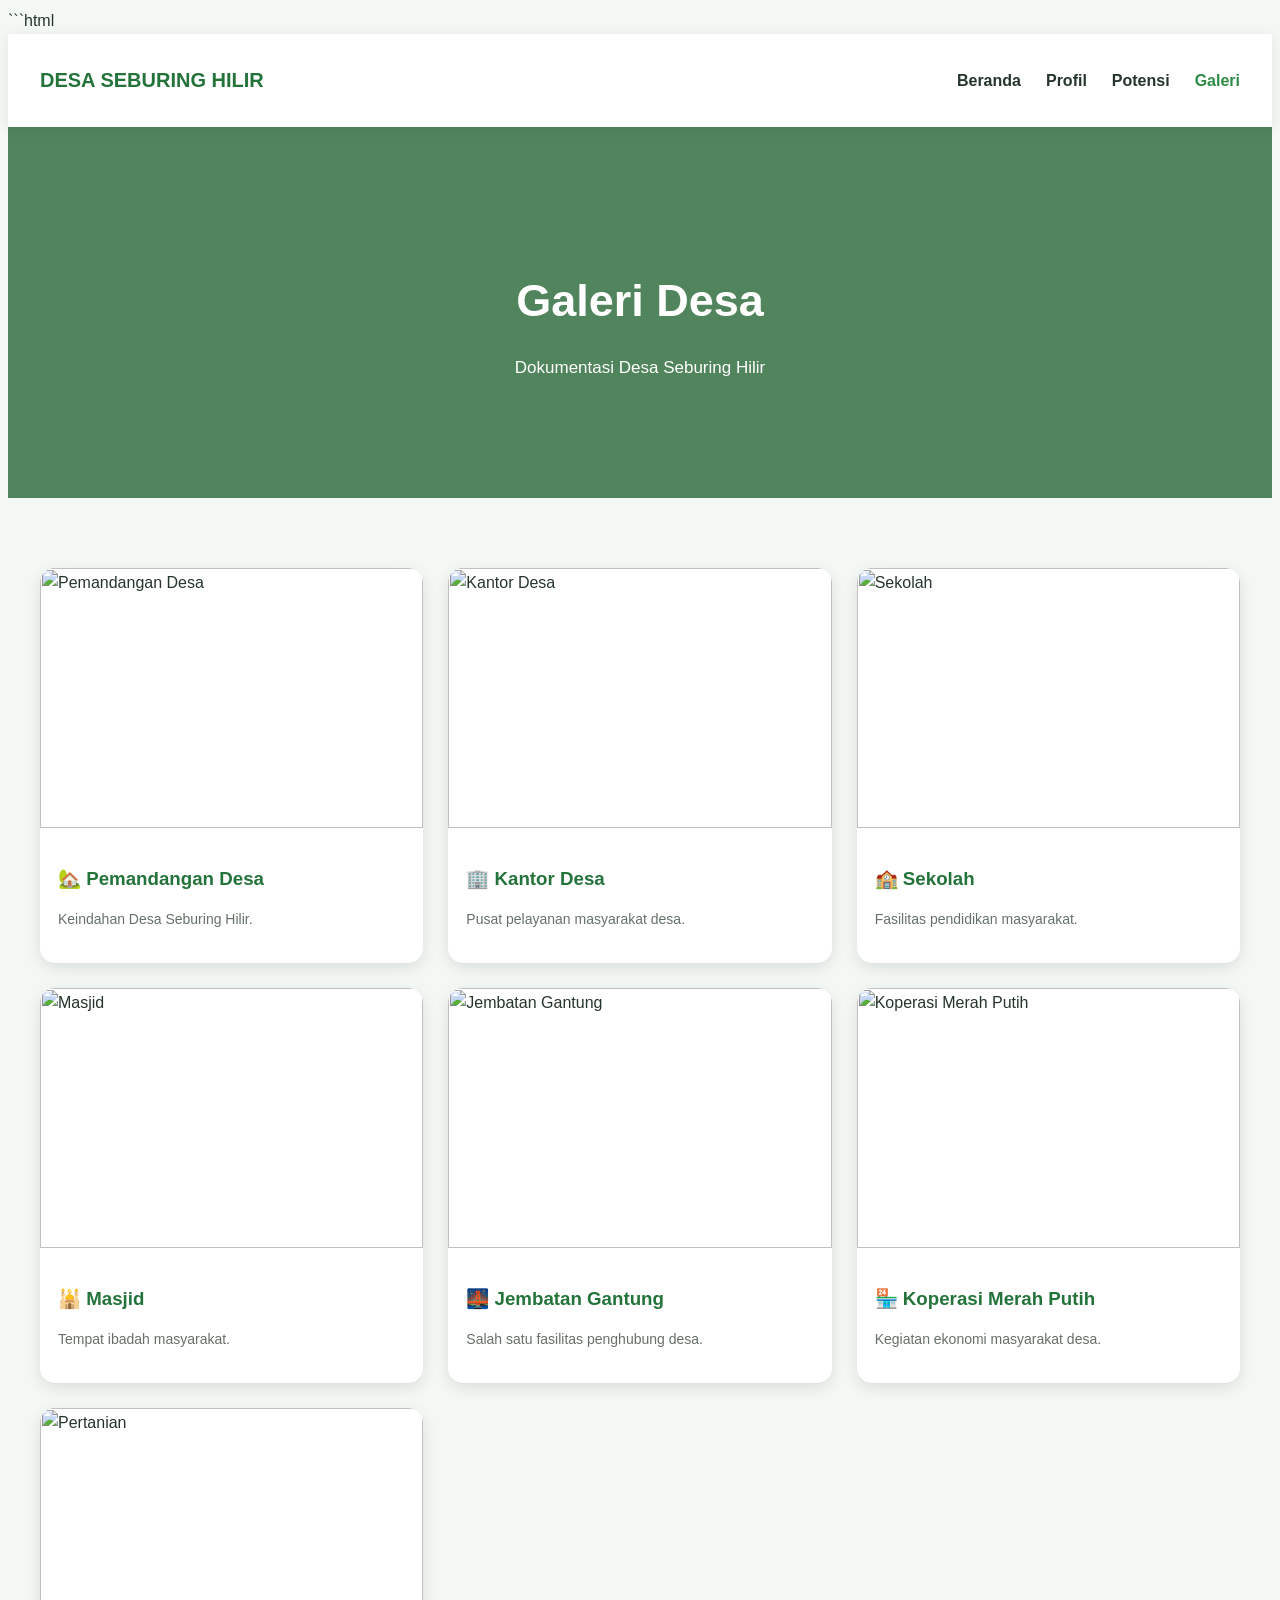
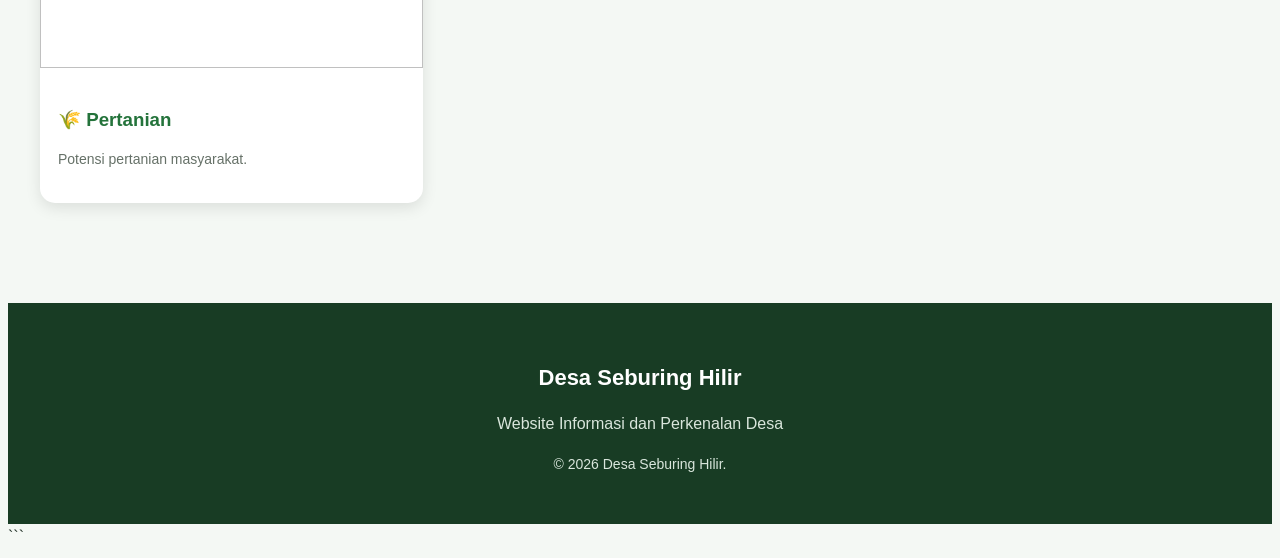
==== commit bc51fa71: "Update galeri.html" ====
--- a/galeri.html
+++ b/galeri.html
@@ -6,15 +6,21 @@
 
     <meta charset="UTF-8">
 
-    <meta name="viewport" content="width=device-width, initial-scale=1.0">
-
-    <title>Galeri - Desa Seburing Hilir</title>
+    <meta
+        name="viewport"
+        content="width=device-width, initial-scale=1.0"
+    >
+
+    <title>
+        Galeri - Desa Seburing Hilir
+    </title>
 
     <link rel="stylesheet" href="style.css">
 
 </head>
 
 <body>
+
 
 <header>
 
@@ -24,15 +30,26 @@
             DESA SEBURING HILIR
         </div>
 
+
         <ul class="nav-menu">
 
-            <li><a href="index.html">Beranda</a></li>
-
-            <li><a href="profil.html">Profil</a></li>
-
-            <li><a href="potensi.html">Potensi</a></li>
-
-            <li><a href="wisata.html">Wisata</a></li>
+            <li>
+                <a href="index.html">
+                    Beranda
+                </a>
+            </li>
+
+            <li>
+                <a href="profil.html">
+                    Profil
+                </a>
+            </li>
+
+            <li>
+                <a href="potensi.html">
+                    Potensi
+                </a>
+            </li>
 
             <li>
                 <a href="galeri.html" class="active">
@@ -42,7 +59,10 @@
 
         </ul>
 
-        <div class="menu-toggle">☰</div>
+
+        <div class="menu-toggle">
+            ☰
+        </div>
 
     </nav>
 
@@ -51,9 +71,13 @@
 
 <section class="page-header">
 
-    <h1>Galeri Desa</h1>
-
-    <p>Dokumentasi Desa Seburing Hilir</p>
+    <h1>
+        Galeri Desa
+    </h1>
+
+    <p>
+        Dokumentasi Desa Seburing Hilir
+    </p>
 
 </section>
 
@@ -61,13 +85,20 @@
 <section class="gallery">
 
 
-    <div class="gallery-item">
-
-        <img src="img/desa.jpeg" alt="Pemandangan Desa">
-
-        <div class="gallery-caption">
-
-            <h3>🏡 Pemandangan Desa</h3>
+    <!-- DESA -->
+
+    <div class="gallery-item">
+
+        <img
+            src="img/desa.jpeg"
+            alt="Pemandangan Desa"
+        >
+
+        <div class="gallery-caption">
+
+            <h3>
+                🏡 Pemandangan Desa
+            </h3>
 
             <p>
                 Keindahan Desa Seburing Hilir.
@@ -78,13 +109,20 @@
     </div>
 
 
-    <div class="gallery-item">
-
-        <img src="img/kantor-desa.jpeg" alt="Kantor Desa">
-
-        <div class="gallery-caption">
-
-            <h3>🏢 Kantor Desa</h3>
+    <!-- KANTOR -->
+
+    <div class="gallery-item">
+
+        <img
+            src="img/kantor-desa.jpeg"
+            alt="Kantor Desa"
+        >
+
+        <div class="gallery-caption">
+
+            <h3>
+                🏢 Kantor Desa
+            </h3>
 
             <p>
                 Pusat pelayanan masyarakat desa.
@@ -95,13 +133,20 @@
     </div>
 
 
-    <div class="gallery-item">
-
-        <img src="img/sekolah.jpeg" alt="Sekolah">
-
-        <div class="gallery-caption">
-
-            <h3>🏫 Sekolah</h3>
+    <!-- SEKOLAH -->
+
+    <div class="gallery-item">
+
+        <img
+            src="img/sekolah.jpeg"
+            alt="Sekolah"
+        >
+
+        <div class="gallery-caption">
+
+            <h3>
+                🏫 Sekolah
+            </h3>
 
             <p>
                 Fasilitas pendidikan masyarakat.
@@ -112,13 +157,20 @@
     </div>
 
 
-    <div class="gallery-item">
-
-        <img src="img/mesjid.jpeg" alt="Masjid">
-
-        <div class="gallery-caption">
-
-            <h3>🕌 Masjid</h3>
+    <!-- MASJID -->
+
+    <div class="gallery-item">
+
+        <img
+            src="img/mesjid.jpeg"
+            alt="Masjid"
+        >
+
+        <div class="gallery-caption">
+
+            <h3>
+                🕌 Masjid
+            </h3>
 
             <p>
                 Tempat ibadah masyarakat.
@@ -128,6 +180,8 @@
 
     </div>
 
+
+    <!-- JEMBATAN -->
 
     <div class="gallery-item">
 
@@ -138,7 +192,9 @@
 
         <div class="gallery-caption">
 
-            <h3>🌉 Jembatan Gantung</h3>
+            <h3>
+                🌉 Jembatan Gantung
+            </h3>
 
             <p>
                 Salah satu fasilitas penghubung desa.
@@ -148,6 +204,8 @@
 
     </div>
 
+
+    <!-- KOPERASI -->
 
     <div class="gallery-item">
 
@@ -158,7 +216,9 @@
 
         <div class="gallery-caption">
 
-            <h3>🏪 Koperasi Merah Putih</h3>
+            <h3>
+                🏪 Koperasi Merah Putih
+            </h3>
 
             <p>
                 Kegiatan ekonomi masyarakat desa.
@@ -169,13 +229,20 @@
     </div>
 
 
-    <div class="gallery-item">
-
-        <img src="img/pertanian.jpeg" alt="Pertanian">
-
-        <div class="gallery-caption">
-
-            <h3>🌾 Pertanian</h3>
+    <!-- PERTANIAN -->
+
+    <div class="gallery-item">
+
+        <img
+            src="img/pertanian.jpeg"
+            alt="Pertanian"
+        >
+
+        <div class="gallery-caption">
+
+            <h3>
+                🌾 Pertanian
+            </h3>
 
             <p>
                 Potensi pertanian masyarakat.
@@ -186,43 +253,6 @@
     </div>
 
 
-    <div class="gallery-item">
-
-        <img src="img/wisata.jpeg" alt="Wisata Desa">
-
-        <div class="gallery-caption">
-
-            <h3>🌿 Wisata</h3>
-
-            <p>
-                Keindahan alam Desa Seburing Hilir.
-            </p>
-
-        </div>
-
-    </div>
-
-
-    <div class="gallery-item">
-
-        <img
-            src="img/kegiatan.jpeg"
-            alt="Kegiatan Masyarakat"
-        >
-
-        <div class="gallery-caption">
-
-            <h3>🤝 Kegiatan Masyarakat</h3>
-
-            <p>
-                Aktivitas masyarakat Desa Seburing Hilir.
-            </p>
-
-        </div>
-
-    </div>
-
-
 </section>
 
 
@@ -230,9 +260,13 @@
 
     <div class="footer-content">
 
-        <h3>Desa Seburing Hilir</h3>
-
-        <p>Website Informasi dan Perkenalan Desa</p>
+        <h3>
+            Desa Seburing Hilir
+        </h3>
+
+        <p>
+            Website Informasi dan Perkenalan Desa
+        </p>
 
         <p class="copyright">
             © 2026 Desa Seburing Hilir.
@@ -246,5 +280,6 @@
 <script src="script.js"></script>
 
 </body>
+
 </html>
 ```
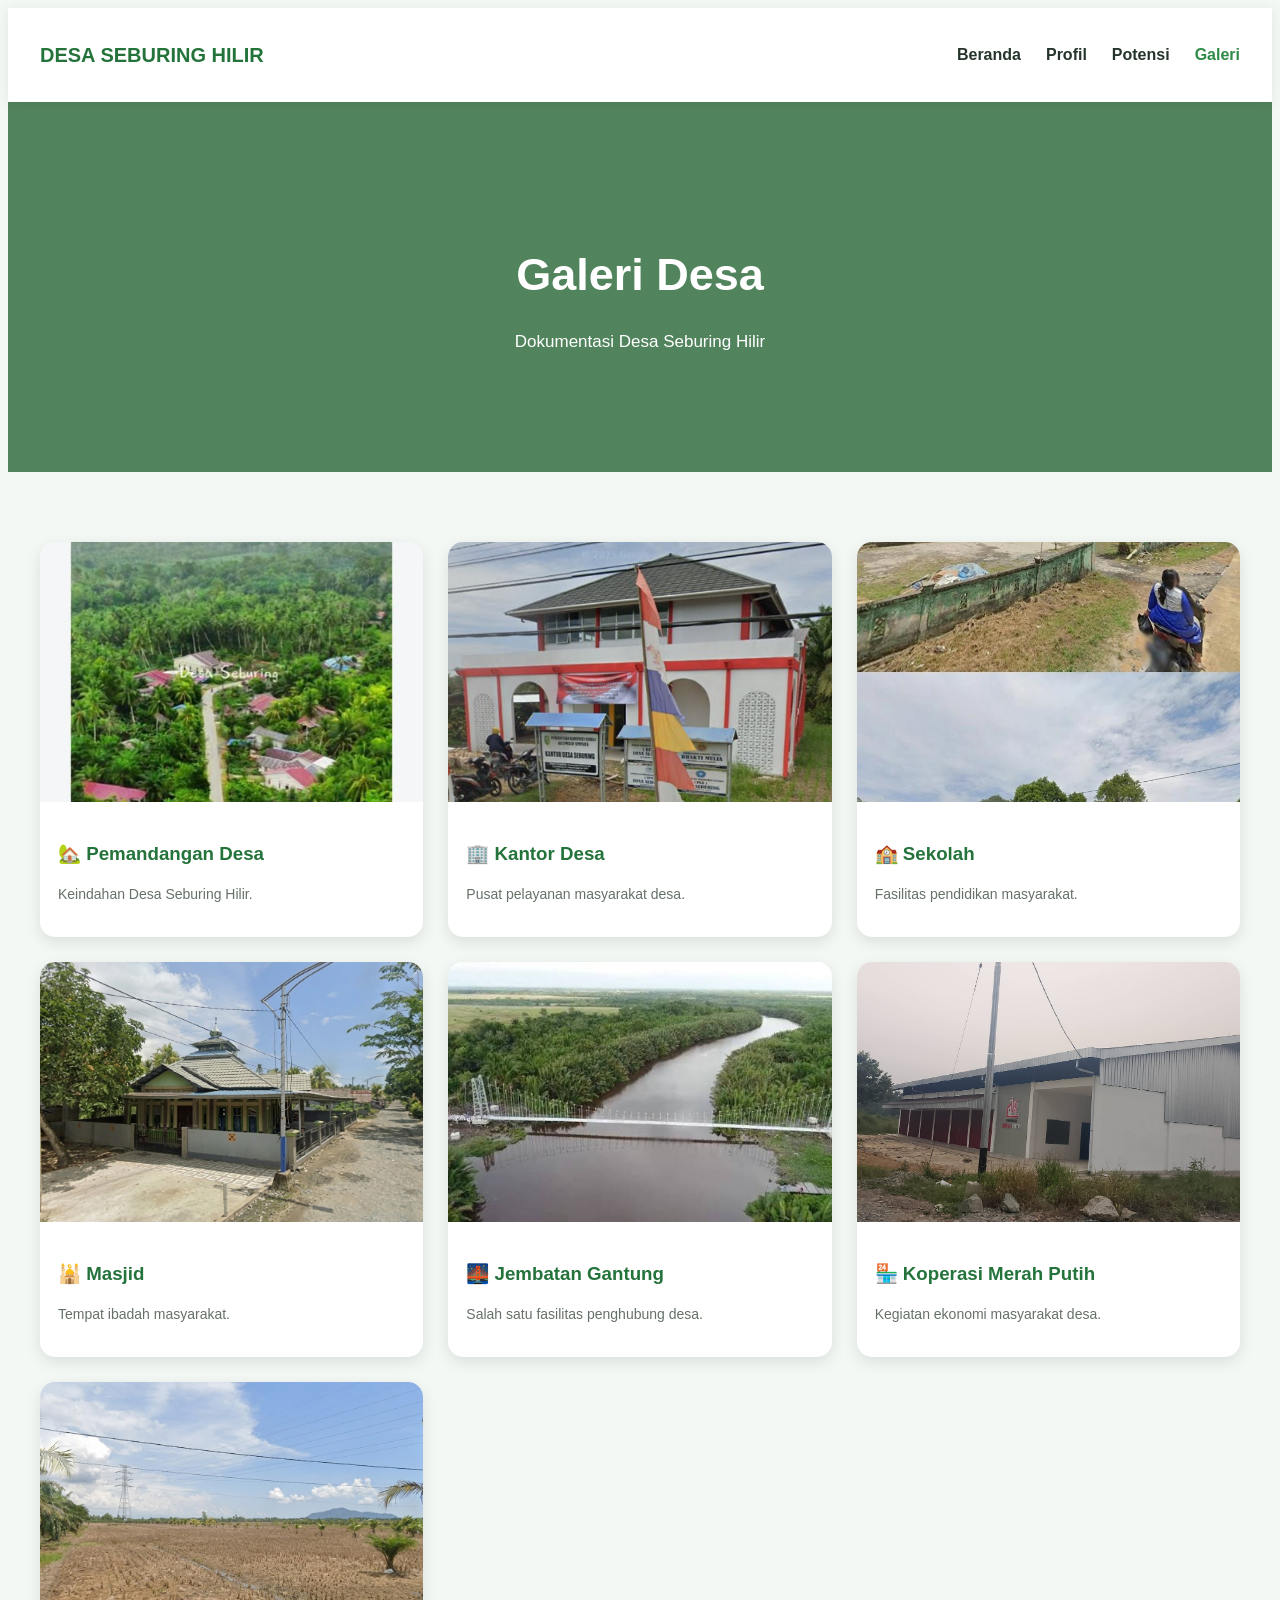
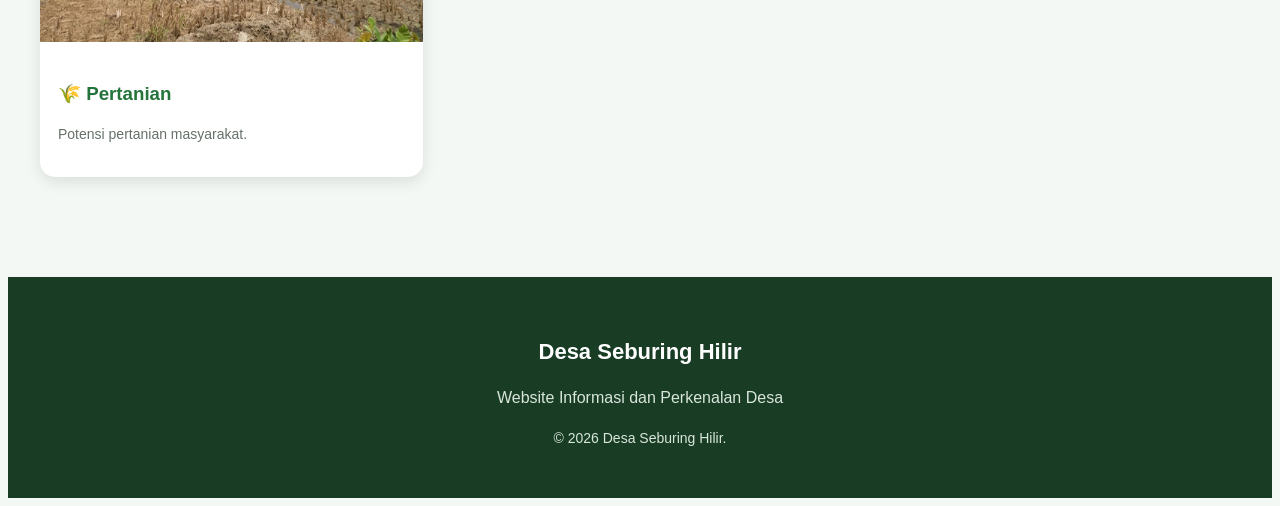
==== commit afd4617f: "Update galeri.html" ====
--- a/galeri.html
+++ b/galeri.html
@@ -1,4 +1,3 @@
-```html
 <!DOCTYPE html>
 <html lang="id">
 
@@ -90,7 +89,7 @@
     <div class="gallery-item">
 
         <img
-            src="img/desa.jpeg"
+            src="desa.jpeg"
             alt="Pemandangan Desa"
         >
 
@@ -114,7 +113,7 @@
     <div class="gallery-item">
 
         <img
-            src="img/kantor-desa.jpeg"
+            src="kantor-desa.jpeg"
             alt="Kantor Desa"
         >
 
@@ -138,7 +137,7 @@
     <div class="gallery-item">
 
         <img
-            src="img/sekolah.jpeg"
+            src="sekolah (3).jpeg"
             alt="Sekolah"
         >
 
@@ -162,7 +161,7 @@
     <div class="gallery-item">
 
         <img
-            src="img/mesjid.jpeg"
+            src="mesjid.jpeg"
             alt="Masjid"
         >
 
@@ -186,7 +185,7 @@
     <div class="gallery-item">
 
         <img
-            src="img/jembatan-gantung.jpeg"
+            src="jembatan-gantung.jpeg"
             alt="Jembatan Gantung"
         >
 
@@ -210,7 +209,7 @@
     <div class="gallery-item">
 
         <img
-            src="img/koperasi-merah-putih.jpeg"
+            src="koperasi-merah-putih.jpeg"
             alt="Koperasi Merah Putih"
         >
 
@@ -234,7 +233,7 @@
     <div class="gallery-item">
 
         <img
-            src="img/pertanian.jpeg"
+            src="pertanian.jpeg"
             alt="Pertanian"
         >
 
@@ -282,4 +281,3 @@
 </body>
 
 </html>
-```
--- a/style.css
+++ b/style.css
@@ -29,14 +29,17 @@
     width: 100%;
     background: #ffffff;
     box-shadow: 0 2px 12px rgba(0, 0, 0, 0.08);
+
     position: sticky;
     top: 0;
+
     z-index: 1000;
 }
 
 .navbar {
     max-width: 1200px;
     margin: auto;
+
     padding: 18px 25px;
 
     display: flex;
@@ -52,14 +55,19 @@
 
 .nav-menu {
     display: flex;
+
     list-style: none;
+
     gap: 25px;
 }
 
 .nav-menu a {
     text-decoration: none;
+
     color: #26352b;
+
     font-weight: 600;
+
     transition: 0.3s;
 }
 
@@ -70,7 +78,9 @@
 
 .menu-toggle {
     display: none;
+
     font-size: 28px;
+
     cursor: pointer;
 }
 
@@ -87,13 +97,16 @@
             rgba(0, 0, 0, 0.45),
             rgba(0, 0, 0, 0.45)
         ),
-        url("img/desa.jpg") center/cover no-repeat;
+        url("img/desa.jpeg") center/cover no-repeat;
 
     display: flex;
+
     align-items: center;
+
     justify-content: center;
 
     text-align: center;
+
     color: white;
 
     padding: 30px;
@@ -105,18 +118,23 @@
 
 .hero-small {
     font-size: 18px;
+
     letter-spacing: 4px;
+
     margin-bottom: 12px;
 }
 
 .hero h1 {
     font-size: 55px;
+
     line-height: 1.2;
+
     margin-bottom: 20px;
 }
 
 .hero-content > p:not(.hero-small) {
     font-size: 18px;
+
     margin-bottom: 30px;
 }
 
@@ -131,6 +149,7 @@
     padding: 13px 30px;
 
     background: #2e8b46;
+
     color: white;
 
     text-decoration: none;
@@ -144,6 +163,7 @@
 
 .btn:hover {
     background: #1f6833;
+
     transform: translateY(-3px);
 }
 
@@ -155,23 +175,29 @@
 .about,
 .features {
     max-width: 1200px;
+
     margin: auto;
+
     padding: 80px 25px;
 }
 
 .section-title {
     text-align: center;
+
     margin-bottom: 45px;
 }
 
 .section-title p {
     color: #2e8b46;
+
     font-weight: bold;
+
     letter-spacing: 2px;
 }
 
 .section-title h2 {
     font-size: 35px;
+
     margin-top: 5px;
 }
 
@@ -192,6 +218,7 @@
 
 .about-image img {
     width: 100%;
+
     height: 380px;
 
     object-fit: cover;
@@ -204,11 +231,13 @@
 
 .about-text h3 {
     font-size: 30px;
+
     margin-bottom: 15px;
 }
 
 .about-text p {
     margin-bottom: 18px;
+
     color: #5c685f;
 }
 
@@ -248,6 +277,7 @@
 
 .card img {
     width: 100%;
+
     height: 230px;
 
     object-fit: cover;
@@ -261,6 +291,7 @@
 
 .card h3 {
     font-size: 21px;
+
     margin-bottom: 8px;
 }
 
@@ -279,7 +310,7 @@
             rgba(35, 100, 50, 0.78),
             rgba(35, 100, 50, 0.78)
         ),
-        url("img/desa.jpg") center/cover no-repeat;
+        url("img/desa.jpeg") center/cover no-repeat;
 
     color: white;
 
@@ -290,6 +321,7 @@
 
 .page-header h1 {
     font-size: 45px;
+
     margin-bottom: 10px;
 }
 
@@ -325,11 +357,13 @@
 
 .content-box h2 {
     color: #24733b;
+
     margin-bottom: 15px;
 }
 
 .content-box p {
     margin-bottom: 12px;
+
     color: #5c685f;
 }
 
@@ -400,11 +434,13 @@
 
 .gallery-caption h3 {
     color: #24733b;
+
     margin-bottom: 5px;
 }
 
 .gallery-caption p {
     color: #667168;
+
     font-size: 14px;
 }
 
@@ -427,6 +463,7 @@
 
 .footer-content h3 {
     font-size: 22px;
+
     margin-bottom: 5px;
 }
 
@@ -436,12 +473,13 @@
 
 .copyright {
     margin-top: 15px;
+
     font-size: 14px;
 }
 
 
 /* =========================
-   RESPONSIVE TABLET
+   TABLET
 ========================= */
 
 @media (max-width: 900px) {
@@ -467,12 +505,11 @@
     .about-content {
         grid-template-columns: 1fr;
     }
-
-}
-
-
-/* =========================
-   RESPONSIVE HP
+}
+
+
+/* =========================
+   HP
 ========================= */
 
 @media (max-width: 650px) {
@@ -527,6 +564,7 @@
 
     .hero-small {
         font-size: 14px;
+
         letter-spacing: 2px;
     }
 
@@ -557,6 +595,5 @@
     .about-image img {
         height: 280px;
     }
-
 }
 ```
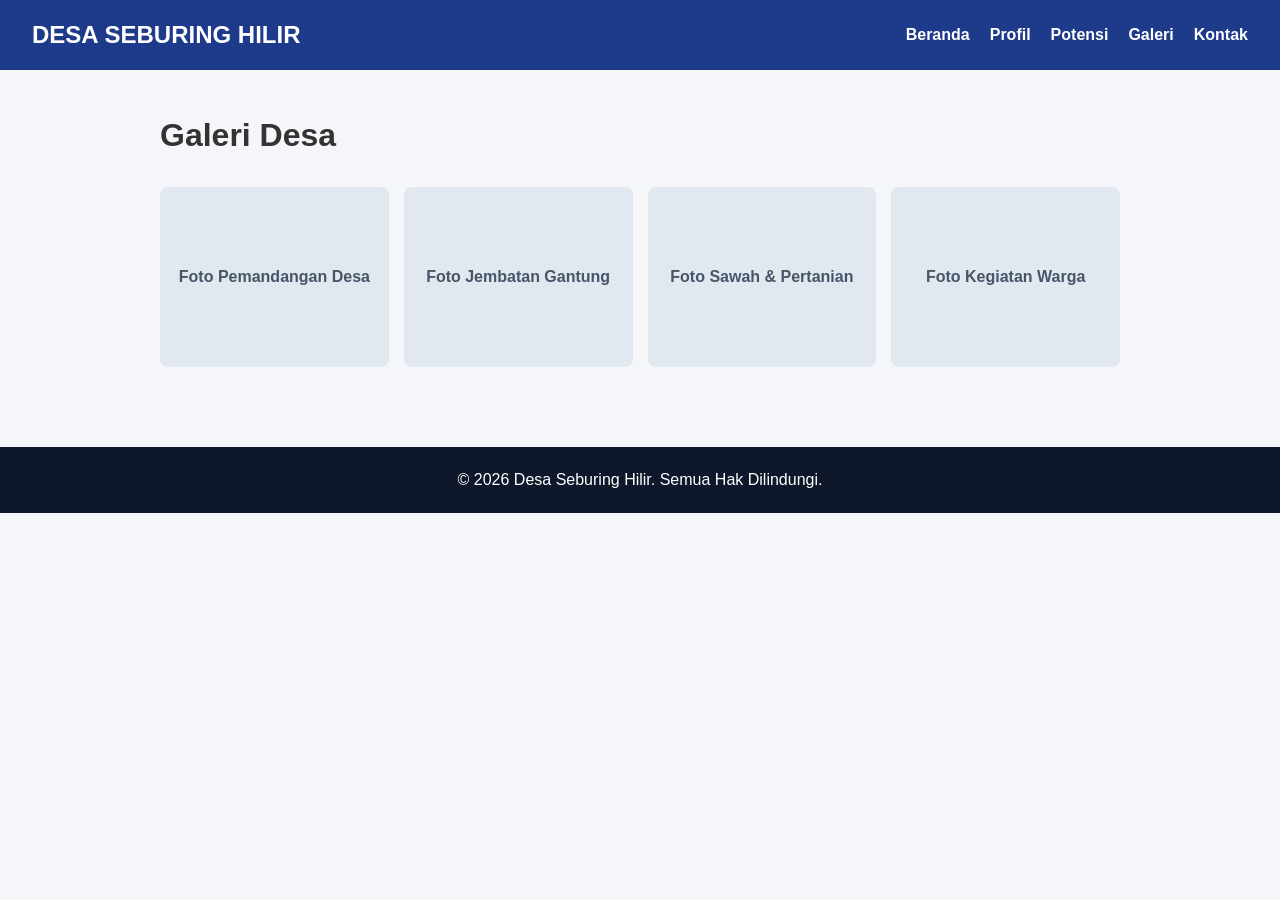
==== commit 6059f942: "Update galeri.html" ====
--- a/galeri.html
+++ b/galeri.html
@@ -1,283 +1,52 @@
 <!DOCTYPE html>
 <html lang="id">
-
 <head>
-
     <meta charset="UTF-8">
-
-    <meta
-        name="viewport"
-        content="width=device-width, initial-scale=1.0"
-    >
-
-    <title>
-        Galeri - Desa Seburing Hilir
-    </title>
-
-    <link rel="stylesheet" href="style.css">
-
+    <meta name="viewport" content="width=device-width, initial-scale=1.0">
+    <title>Galeri - Desa Seburing Hilir</title>
+    <style>
+        * { margin: 0; padding: 0; box-sizing: border-box; font-family: Arial, sans-serif; }
+        body { background-color: #f4f6f9; color: #333; line-height: 1.6; }
+        header { background-color: #1e3a8a; color: white; padding: 1rem 2rem; }
+        nav { display: flex; justify-content: space-between; align-items: center; }
+        nav ul { display: flex; list-style: none; gap: 20px; }
+        nav a { color: white; text-decoration: none; font-weight: bold; }
+        nav a:hover { text-decoration: underline; }
+        .container { padding: 40px 20px; max-width: 1000px; margin: auto; }
+        .gallery-grid { display: grid; grid-template-columns: repeat(auto-fit, minmax(220px, 1fr)); gap: 15px; }
+        .gallery-item { background: #e2e8f0; border-radius: 8px; height: 180px; display: flex; align-items: center; justify-content: center; font-weight: bold; color: #475569; }
+        footer { background: #0f172a; color: white; text-align: center; padding: 20px; margin-top: 40px; }
+    </style>
 </head>
-
 <body>
 
+    <header>
+        <nav>
+            <h2>DESA SEBURING HILIR</h2>
+            <ul>
+                <li><a href="index.html">Beranda</a></li>
+                <li><a href="profil.html">Profil</a></li>
+                <li><a href="potensi.html">Potensi</a></li>
+                <li><a href="galeri.html">Galeri</a></li>
+                <li><a href="kontak.html">Kontak</a></li>
+            </ul>
+        </nav>
+    </header>
 
-<header>
-
-    <nav class="navbar">
-
-        <div class="logo">
-            DESA SEBURING HILIR
+    <div class="container">
+        <h1>Galeri Desa</h1>
+        <br>
+        <div class="gallery-grid">
+            <div class="gallery-item">Foto Pemandangan Desa</div>
+            <div class="gallery-item">Foto Jembatan Gantung</div>
+            <div class="gallery-item">Foto Sawah & Pertanian</div>
+            <div class="gallery-item">Foto Kegiatan Warga</div>
         </div>
-
-
-        <ul class="nav-menu">
-
-            <li>
-                <a href="index.html">
-                    Beranda
-                </a>
-            </li>
-
-            <li>
-                <a href="profil.html">
-                    Profil
-                </a>
-            </li>
-
-            <li>
-                <a href="potensi.html">
-                    Potensi
-                </a>
-            </li>
-
-            <li>
-                <a href="galeri.html" class="active">
-                    Galeri
-                </a>
-            </li>
-
-        </ul>
-
-
-        <div class="menu-toggle">
-            ☰
-        </div>
-
-    </nav>
-
-</header>
-
-
-<section class="page-header">
-
-    <h1>
-        Galeri Desa
-    </h1>
-
-    <p>
-        Dokumentasi Desa Seburing Hilir
-    </p>
-
-</section>
-
-
-<section class="gallery">
-
-
-    <!-- DESA -->
-
-    <div class="gallery-item">
-
-        <img
-            src="desa.jpeg"
-            alt="Pemandangan Desa"
-        >
-
-        <div class="gallery-caption">
-
-            <h3>
-                🏡 Pemandangan Desa
-            </h3>
-
-            <p>
-                Keindahan Desa Seburing Hilir.
-            </p>
-
-        </div>
-
     </div>
 
-
-    <!-- KANTOR -->
-
-    <div class="gallery-item">
-
-        <img
-            src="kantor-desa.jpeg"
-            alt="Kantor Desa"
-        >
-
-        <div class="gallery-caption">
-
-            <h3>
-                🏢 Kantor Desa
-            </h3>
-
-            <p>
-                Pusat pelayanan masyarakat desa.
-            </p>
-
-        </div>
-
-    </div>
-
-
-    <!-- SEKOLAH -->
-
-    <div class="gallery-item">
-
-        <img
-            src="sekolah (3).jpeg"
-            alt="Sekolah"
-        >
-
-        <div class="gallery-caption">
-
-            <h3>
-                🏫 Sekolah
-            </h3>
-
-            <p>
-                Fasilitas pendidikan masyarakat.
-            </p>
-
-        </div>
-
-    </div>
-
-
-    <!-- MASJID -->
-
-    <div class="gallery-item">
-
-        <img
-            src="mesjid.jpeg"
-            alt="Masjid"
-        >
-
-        <div class="gallery-caption">
-
-            <h3>
-                🕌 Masjid
-            </h3>
-
-            <p>
-                Tempat ibadah masyarakat.
-            </p>
-
-        </div>
-
-    </div>
-
-
-    <!-- JEMBATAN -->
-
-    <div class="gallery-item">
-
-        <img
-            src="jembatan-gantung.jpeg"
-            alt="Jembatan Gantung"
-        >
-
-        <div class="gallery-caption">
-
-            <h3>
-                🌉 Jembatan Gantung
-            </h3>
-
-            <p>
-                Salah satu fasilitas penghubung desa.
-            </p>
-
-        </div>
-
-    </div>
-
-
-    <!-- KOPERASI -->
-
-    <div class="gallery-item">
-
-        <img
-            src="koperasi-merah-putih.jpeg"
-            alt="Koperasi Merah Putih"
-        >
-
-        <div class="gallery-caption">
-
-            <h3>
-                🏪 Koperasi Merah Putih
-            </h3>
-
-            <p>
-                Kegiatan ekonomi masyarakat desa.
-            </p>
-
-        </div>
-
-    </div>
-
-
-    <!-- PERTANIAN -->
-
-    <div class="gallery-item">
-
-        <img
-            src="pertanian.jpeg"
-            alt="Pertanian"
-        >
-
-        <div class="gallery-caption">
-
-            <h3>
-                🌾 Pertanian
-            </h3>
-
-            <p>
-                Potensi pertanian masyarakat.
-            </p>
-
-        </div>
-
-    </div>
-
-
-</section>
-
-
-<footer>
-
-    <div class="footer-content">
-
-        <h3>
-            Desa Seburing Hilir
-        </h3>
-
-        <p>
-            Website Informasi dan Perkenalan Desa
-        </p>
-
-        <p class="copyright">
-            © 2026 Desa Seburing Hilir.
-        </p>
-
-    </div>
-
-</footer>
-
-
-<script src="script.js"></script>
+    <footer>
+        <p>&copy; 2026 Desa Seburing Hilir. Semua Hak Dilindungi.</p>
+    </footer>
 
 </body>
-
 </html>
